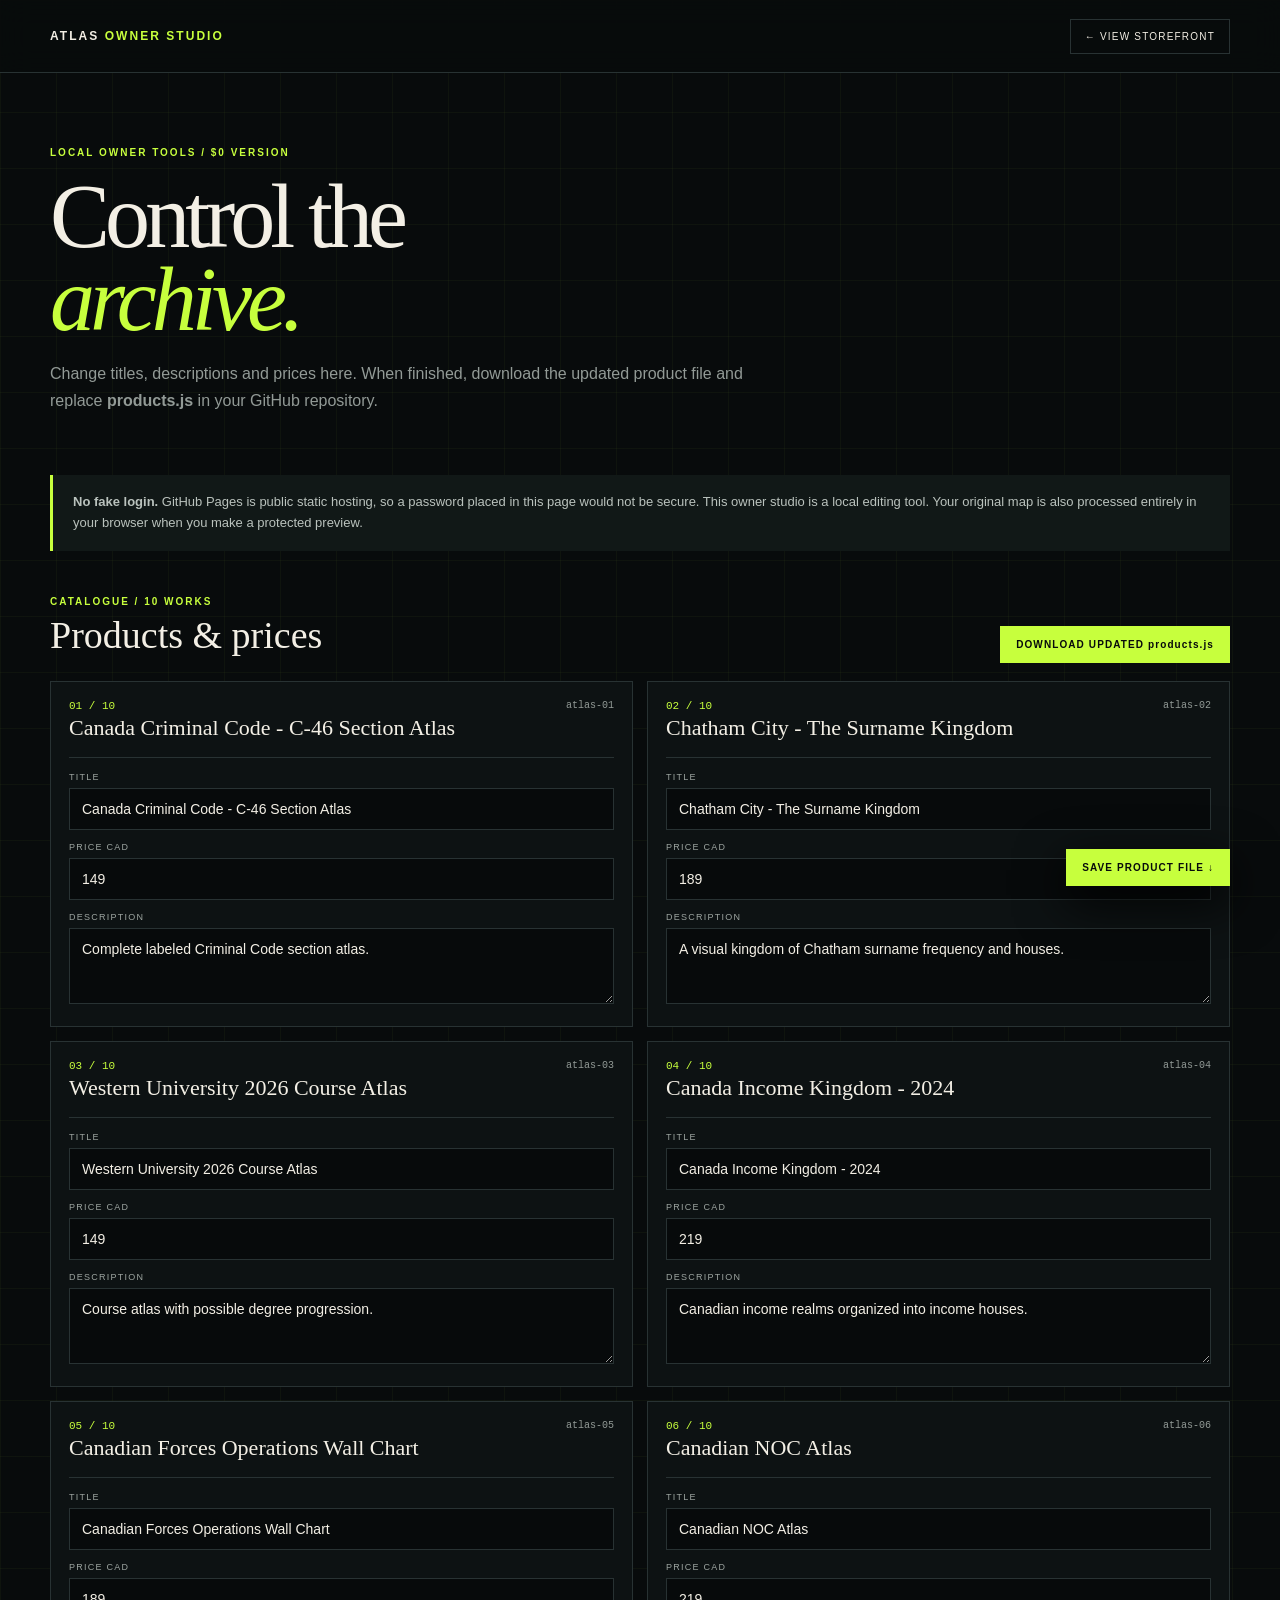
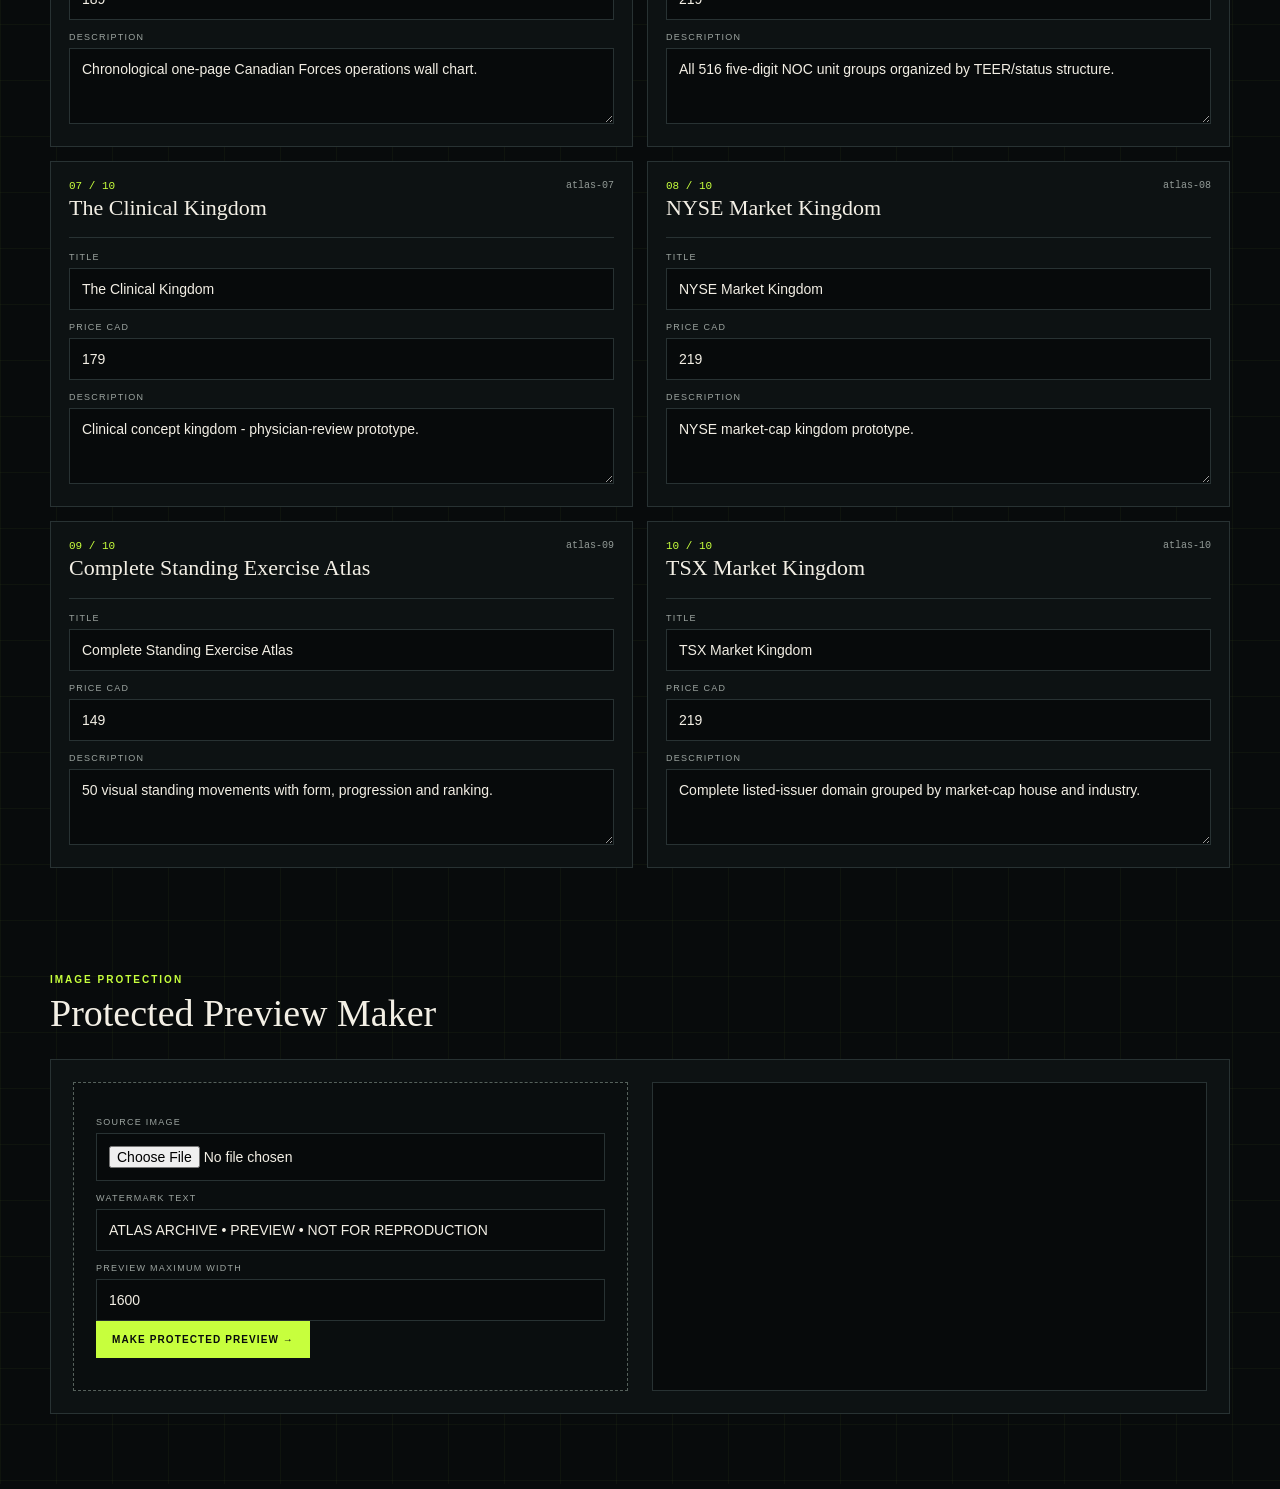
==== admin.html @ a46ebbcc "Add files via upload" ====
<!doctype html>
<html lang="en"><head><meta charset="utf-8"><meta name="viewport" content="width=device-width,initial-scale=1"><meta name="theme-color" content="#080b0c"><title>Atlas Archive — Owner Studio</title>
<style>
:root{--bg:#080b0c;--panel:#101617;--line:#283233;--ink:#f3efe5;--muted:#929a96;--lime:#c7ff3d}*{box-sizing:border-box}body{margin:0;background:var(--bg);color:var(--ink);font-family:Arial,Helvetica,sans-serif;background-image:linear-gradient(#c7ff3d09 1px,transparent 1px),linear-gradient(90deg,#c7ff3d09 1px,transparent 1px);background-size:56px 56px}a{color:inherit;text-decoration:none}.wrap{width:min(1180px,calc(100% - 32px));margin:auto}.top{position:sticky;top:0;z-index:10;background:#080b0ce8;backdrop-filter:blur(15px);border-bottom:1px solid var(--line)}nav{height:72px;display:flex;align-items:center;justify-content:space-between}.brand{font-size:12px;font-weight:800;letter-spacing:.17em}.brand b{color:var(--lime)}.back{border:1px solid var(--line);padding:11px 14px;font-size:10px;letter-spacing:.12em}.hero{padding:74px 0 45px}.tag{font-size:10px;letter-spacing:.2em;color:var(--lime);font-weight:800}.hero h1{font:400 clamp(52px,8vw,90px)/.92 Georgia,serif;letter-spacing:-.055em;margin:18px 0}.hero h1 em{color:var(--lime);font-weight:400}.hero p{max-width:720px;color:var(--muted);line-height:1.7}.notice{border-left:3px solid var(--lime);background:#111817;padding:17px 20px;color:#bac2bd;font-size:13px;line-height:1.6;margin-bottom:38px}.sectionhead{display:flex;align-items:end;justify-content:space-between;gap:20px;margin:45px 0 18px}.sectionhead h2{font:400 38px Georgia,serif;margin:6px 0}.button,button{appearance:none;border:0;background:var(--lime);color:#080b0c;padding:13px 16px;font-size:10px;font-weight:900;letter-spacing:.11em;cursor:pointer}.products{display:grid;grid-template-columns:1fr 1fr;gap:14px}.product{background:#0d1213;border:1px solid var(--line);padding:18px}.product-top{display:flex;justify-content:space-between;gap:15px;border-bottom:1px solid var(--line);padding-bottom:13px;margin-bottom:14px}.num{color:var(--lime);font:11px monospace}.product h3{font:400 22px/1.1 Georgia,serif;margin:4px 0}.id{font:10px monospace;color:var(--muted)}label{display:block;font-size:9px;letter-spacing:.14em;color:#9da5a1;text-transform:uppercase;margin:12px 0 6px}input,textarea{width:100%;border:1px solid var(--line);background:#070a0b;color:var(--ink);padding:12px;border-radius:0;outline:none;font:14px Arial}textarea{min-height:76px;resize:vertical}input:focus,textarea:focus{border-color:var(--lime)}.tool{background:#0d1213;border:1px solid var(--line);padding:22px;margin-bottom:70px}.toolgrid{display:grid;grid-template-columns:1fr 1fr;gap:24px}.drop{border:1px dashed #56615c;padding:22px;background:#0a0e0f}.drop p{color:var(--muted);font-size:12px;line-height:1.6}.previewbox{min-height:260px;background:#070a0b;border:1px solid var(--line);display:grid;place-items:center;overflow:hidden}.previewbox canvas{max-width:100%;height:auto}.downloadlink{display:inline-block;margin-top:12px;background:var(--lime);color:#080b0c;padding:13px 16px;font-size:10px;font-weight:900;letter-spacing:.1em}.status{color:var(--lime);font-size:11px;margin-top:10px}.savebar{position:sticky;bottom:14px;display:flex;justify-content:flex-end;pointer-events:none;margin:24px 0}.savebar button{pointer-events:auto;box-shadow:0 15px 50px #000}@media(max-width:760px){.products,.toolgrid{grid-template-columns:1fr}.hero{padding-top:45px}.sectionhead{align-items:flex-start;flex-direction:column}.sectionhead h2{font-size:32px}.back{font-size:9px}.product h3{font-size:20px}}
</style></head><body>
<header class="top"><div class="wrap"><nav><div class="brand">ATLAS <b>OWNER STUDIO</b></div><a class="back" href="index.html">← VIEW STOREFRONT</a></nav></div></header>
<main class="wrap"><section class="hero"><div class="tag">LOCAL OWNER TOOLS / $0 VERSION</div><h1>Control the<br><em>archive.</em></h1><p>Change titles, descriptions and prices here. When finished, download the updated product file and replace <b>products.js</b> in your GitHub repository.</p></section>
<div class="notice"><b>No fake login.</b> GitHub Pages is public static hosting, so a password placed in this page would not be secure. This owner studio is a local editing tool. Your original map is also processed entirely in your browser when you make a protected preview.</div>
<section><div class="sectionhead"><div><div class="tag">CATALOGUE / 10 WORKS</div><h2>Products & prices</h2></div><button onclick="downloadProducts()">DOWNLOAD UPDATED products.js</button></div><div class="products" id="products"></div><div class="savebar"><button onclick="downloadProducts()">SAVE PRODUCT FILE ↓</button></div></section>
<section><div class="sectionhead"><div><div class="tag">IMAGE PROTECTION</div><h2>Protected Preview Maker</h2></div></div><div class="tool"><div class="toolgrid"><div class="drop"><label>Source image</label><input type="file" id="imgfile" accept="image/*"><label>Watermark text</label><input id="wm" value="ATLAS ARCHIVE • PREVIEW • NOT FOR REPRODUCTION"><label>Preview maximum width</label><input id="maxw" type="number" value="1600" min="800" max="2400"><br><button onclick="makePreview()">MAKE PROTECTED PREVIEW →</button><div id="status" class="status"></div></div><div class="previewbox" id="previewbox"><canvas id="canvas"></canvas></div></div><div id="download"></div></div></section></main>
<script src="products.js"></script><script>
const source=window.ATLAS_PRODUCTS||[];let p=JSON.parse(JSON.stringify(source));
function h(s){return String(s).replace(/[&<>"']/g,c=>({'&':'&amp;','<':'&lt;','>':'&gt;','"':'&quot;',"'":'&#39;'}[c]))}
function draw(){document.getElementById('products').innerHTML=p.map((x,i)=>`<article class="product"><div class="product-top"><div><div class="num">${String(i+1).padStart(2,'0')} / ${String(p.length).padStart(2,'0')}</div><h3>${h(x.title)}</h3></div><div class="id">${h(x.id)}</div></div><label>Title</label><input value="${h(x.title)}" oninput="p[${i}].title=this.value"><label>Price CAD</label><input type="number" min="0" step="1" value="${Number(x.price)}" oninput="p[${i}].price=Number(this.value)"><label>Description</label><textarea oninput="p[${i}].description=this.value">${h(x.description)}</textarea></article>`).join('')}
function downloadProducts(){const s='window.ATLAS_PRODUCTS = '+JSON.stringify(p,null,2)+';\n';const a=document.createElement('a');a.href=URL.createObjectURL(new Blob([s],{type:'text/javascript'}));a.download='products.js';a.click();setTimeout(()=>URL.revokeObjectURL(a.href),1000)}
function makePreview(){const f=imgfile.files[0];if(!f){alert('Choose an image first.');return}status.textContent='Processing locally…';download.innerHTML='';const im=new Image();im.onload=()=>{const max=Math.max(800,Math.min(2400,Number(maxw.value)||1600)),sc=Math.min(1,max/im.width),c=canvas;c.width=Math.round(im.width*sc);c.height=Math.round(im.height*sc);const x=c.getContext('2d');x.drawImage(im,0,0,c.width,c.height);x.save();x.globalAlpha=.24;x.fillStyle='#111';x.font='800 '+Math.max(22,Math.round(c.width/45))+'px Arial';x.rotate(-Math.PI/10);const text=wm.value||'ATLAS ARCHIVE • PREVIEW';for(let yy=-c.height;yy<c.height*2;yy+=Math.max(130,c.height/5))for(let xx=-c.width;xx<c.width*2;xx+=Math.max(600,c.width/2.1))x.fillText(text,xx,yy);x.restore();c.toBlob(b=>{const url=URL.createObjectURL(b);download.innerHTML=`<a class="downloadlink" href="${url}" download="atlas-preview.webp">DOWNLOAD WEBP PREVIEW ↓</a>`;status.textContent='Protected preview ready.'},'image/webp',.76)};im.onerror=()=>status.textContent='Could not read that image.';im.src=URL.createObjectURL(f)}draw();
</script></body></html>
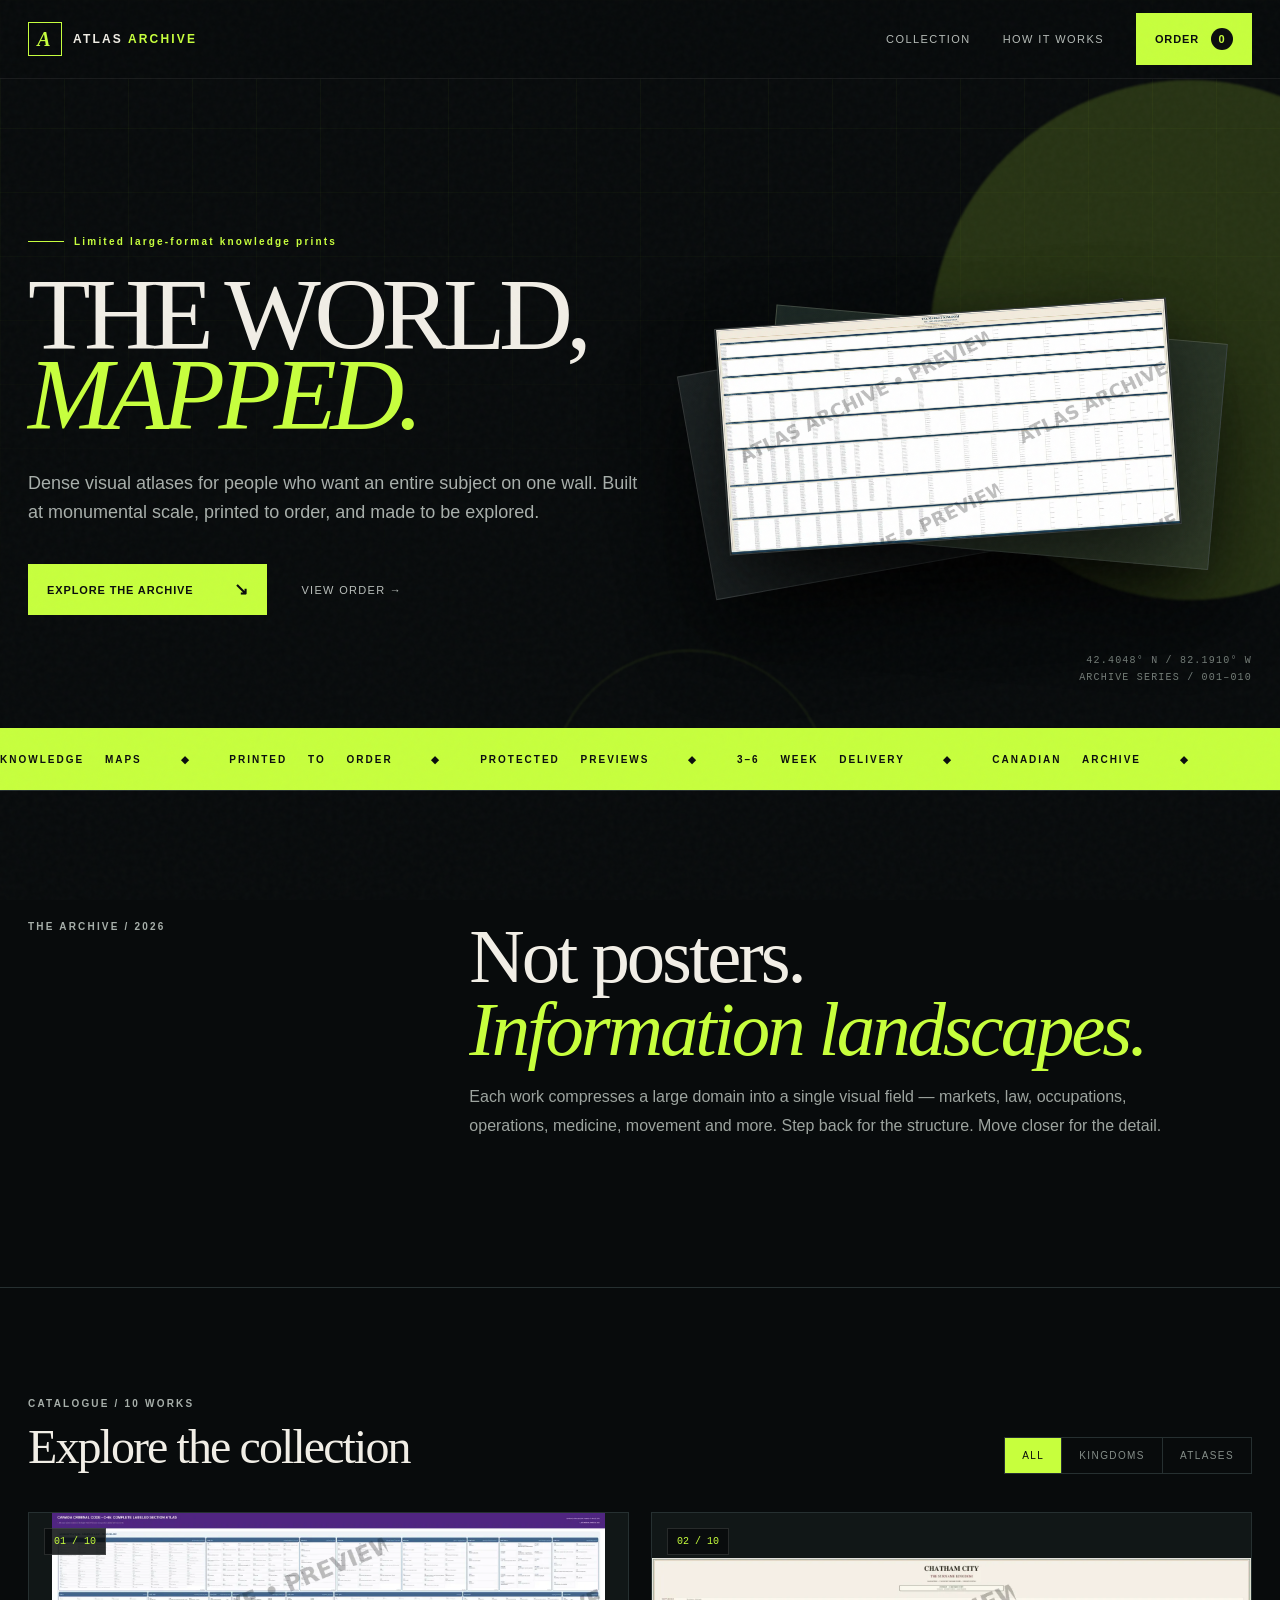
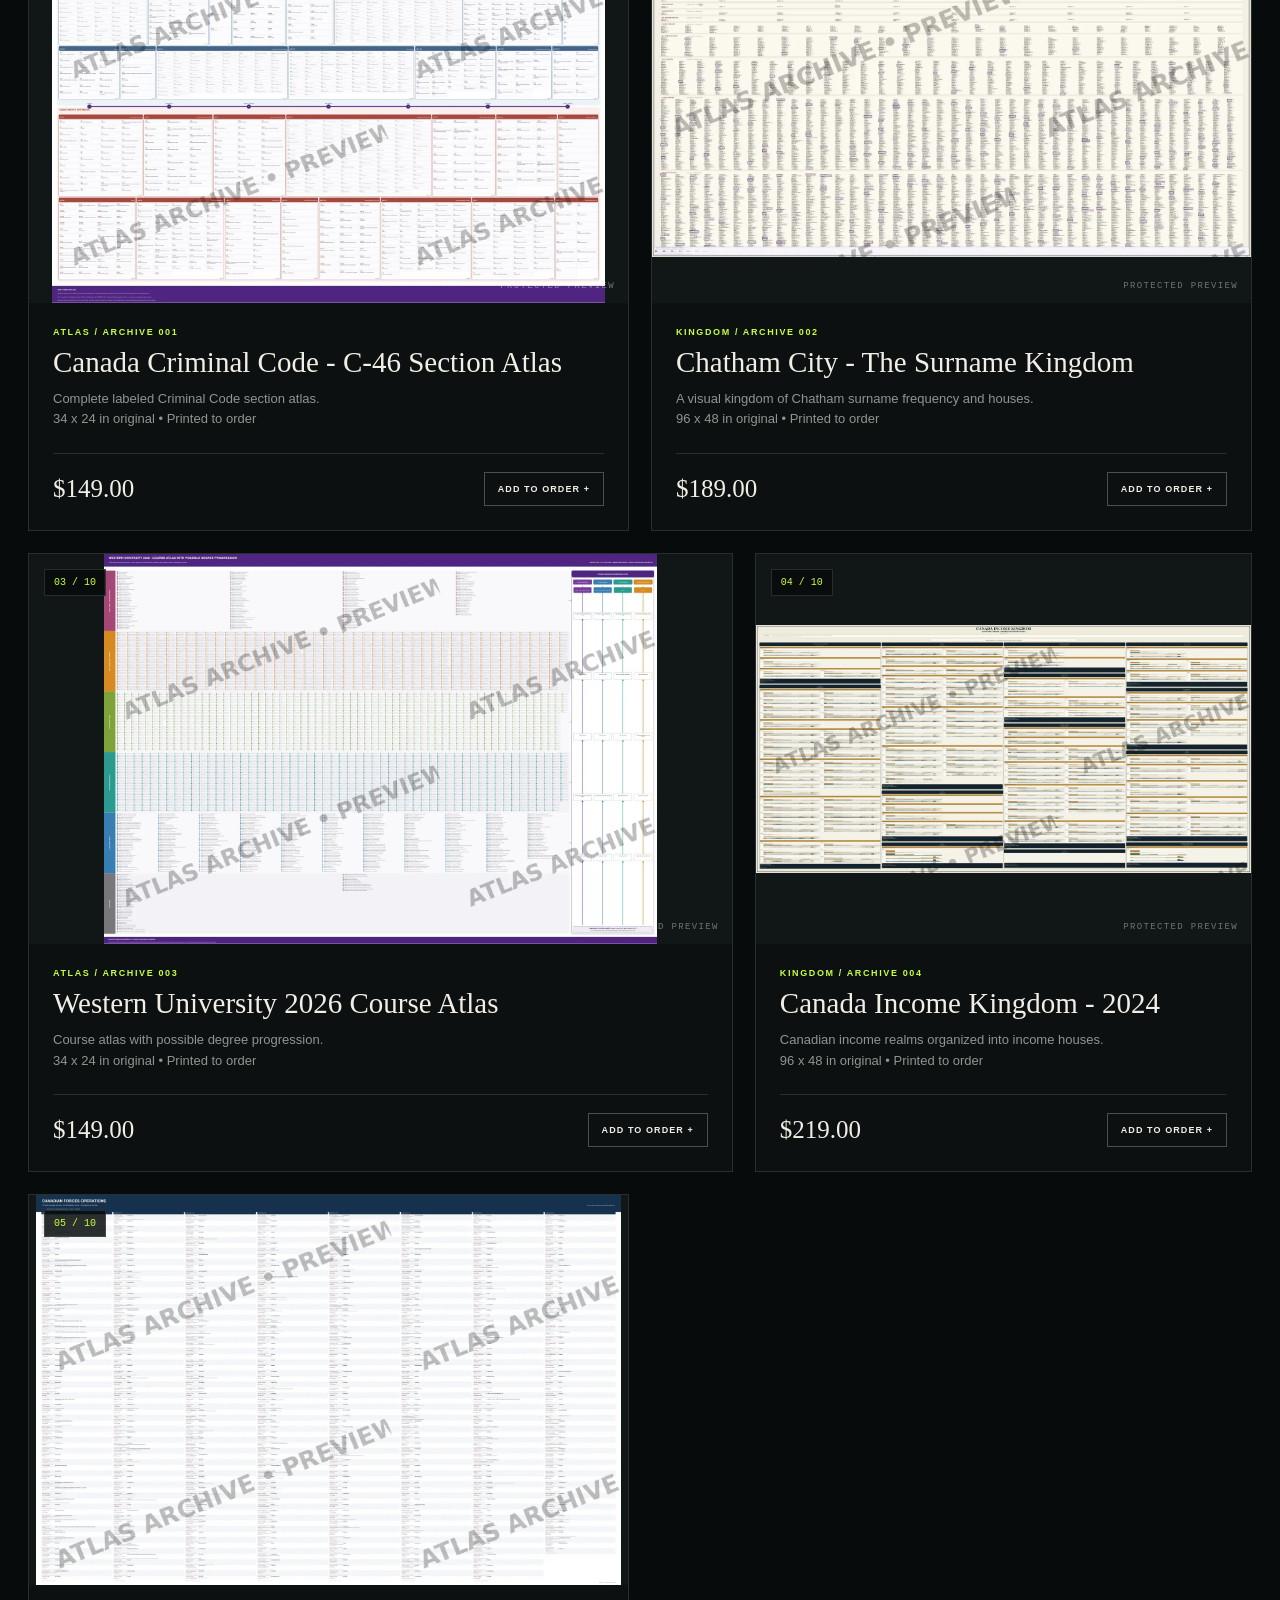
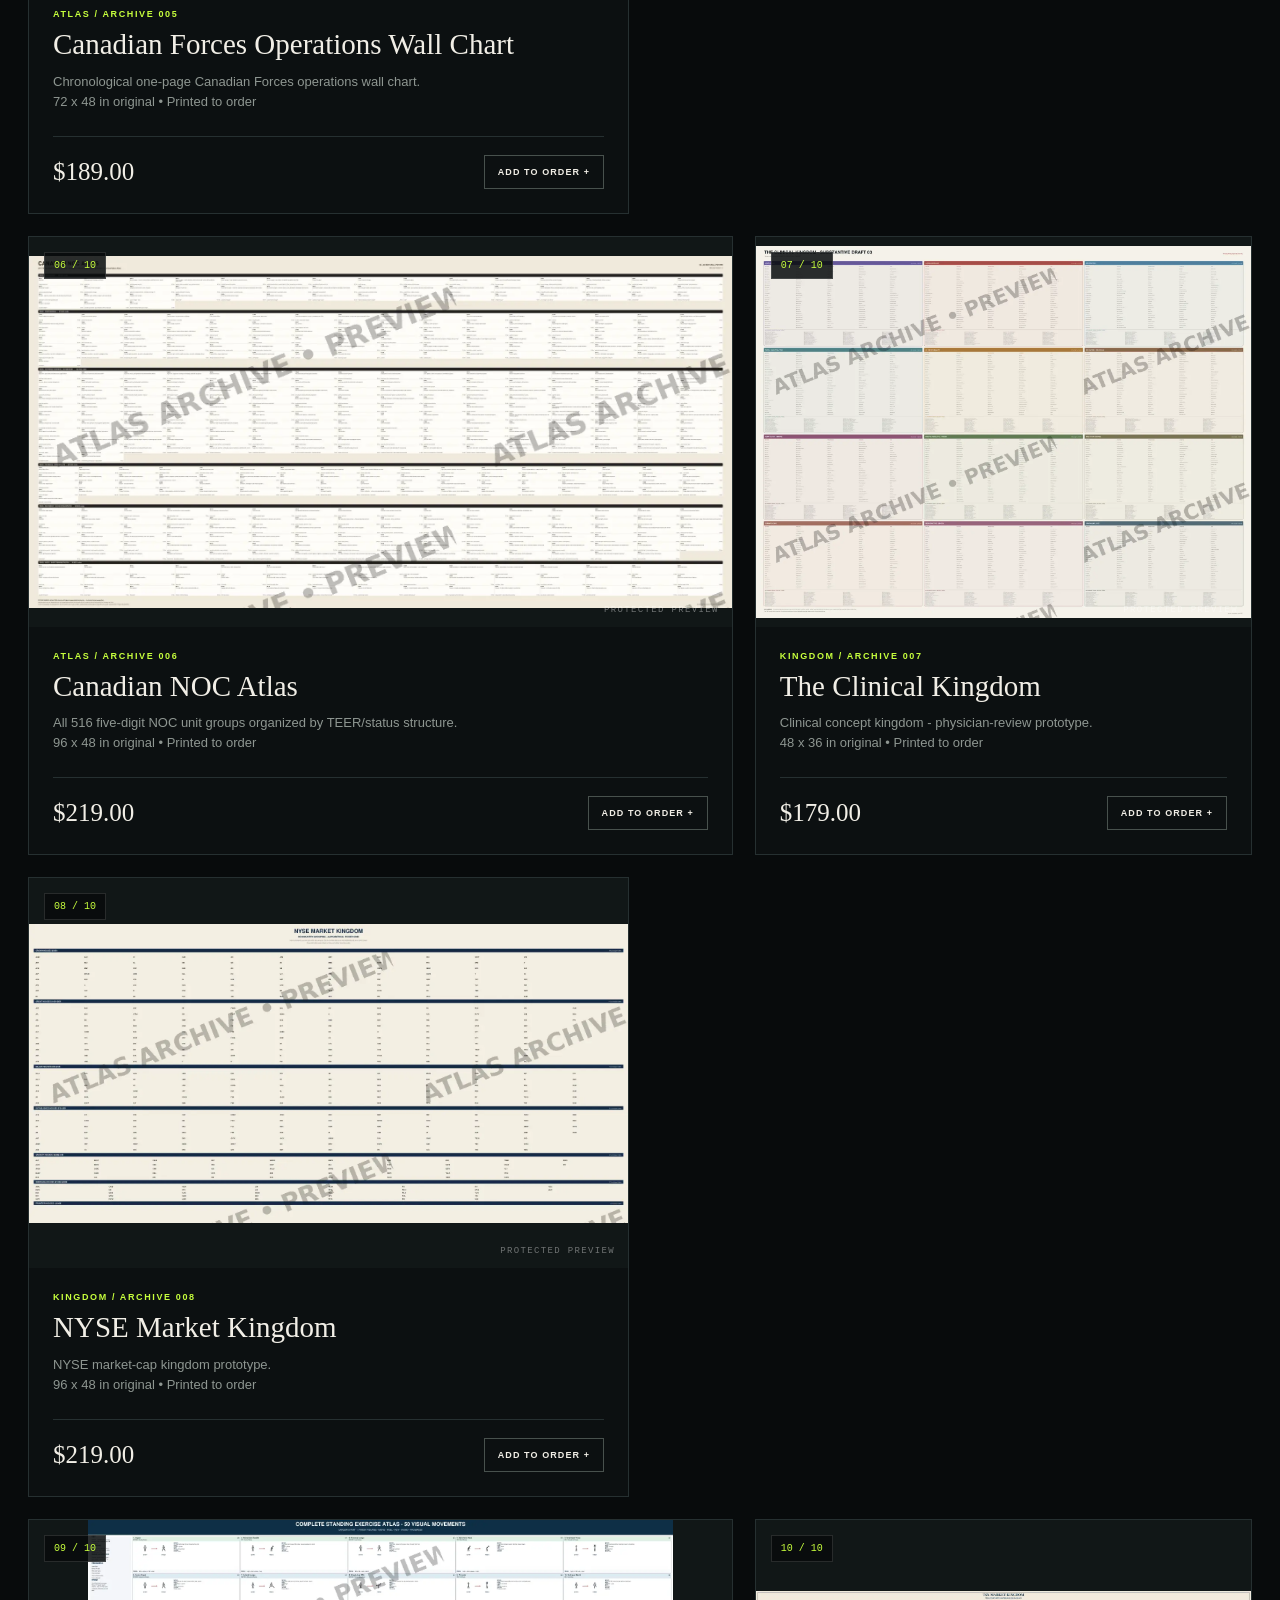
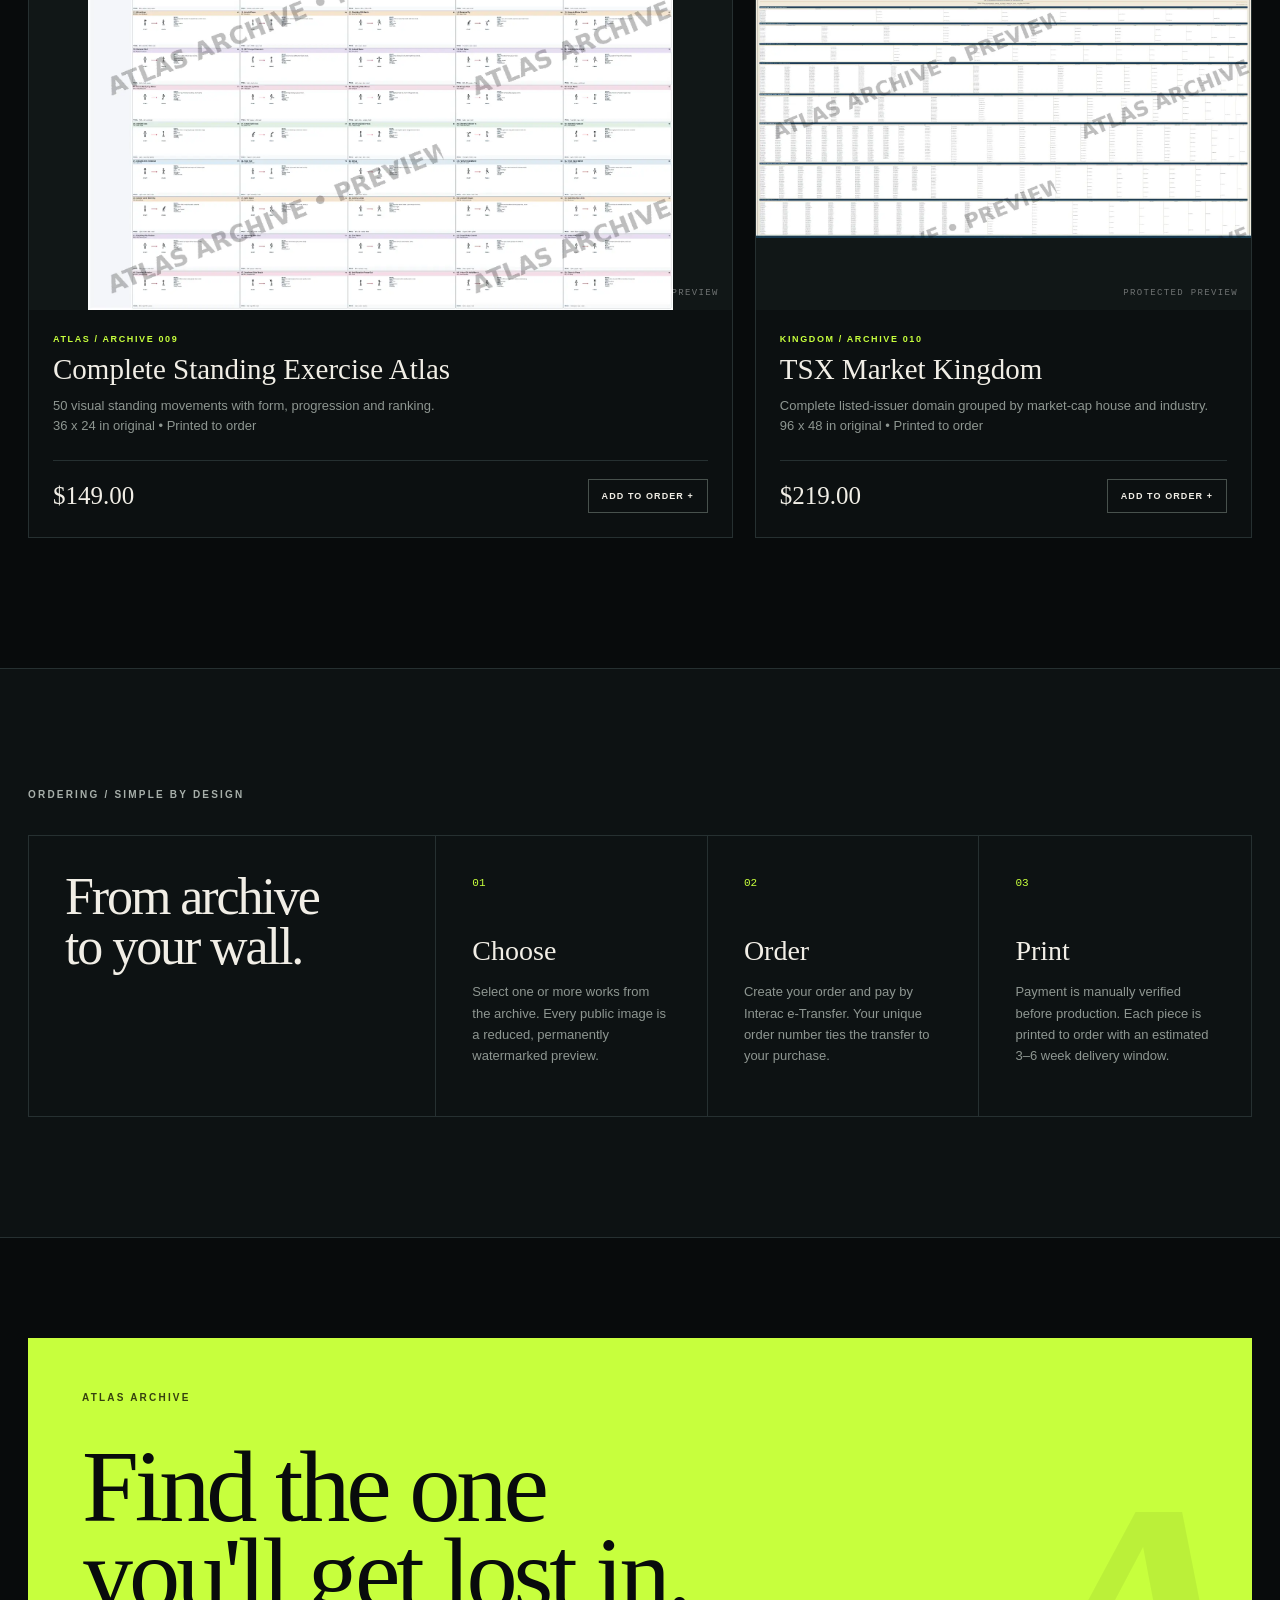
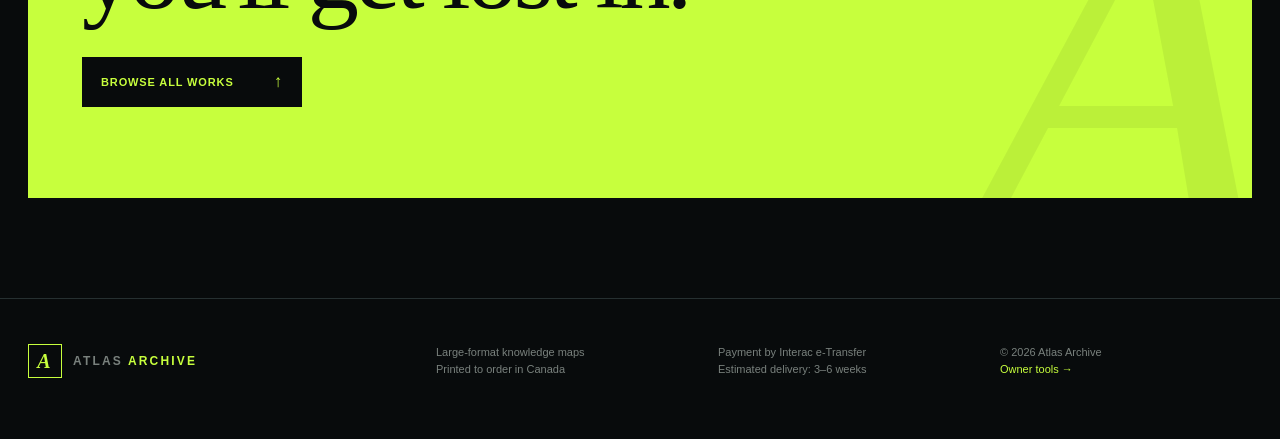
==== commit 623c40b2: "Add files via upload" ====
--- a/admin.html
+++ b/admin.html
@@ -1,11 +1,12 @@
 <!doctype html>
 <html lang="en"><head><meta charset="utf-8"><meta name="viewport" content="width=device-width,initial-scale=1"><meta name="theme-color" content="#080b0c"><title>Atlas Archive — Owner Studio</title>
+<script>if(sessionStorage.getItem('atlasOwner')!=='1'){location.replace('index.html');}</script>
 <style>
 :root{--bg:#080b0c;--panel:#101617;--line:#283233;--ink:#f3efe5;--muted:#929a96;--lime:#c7ff3d}*{box-sizing:border-box}body{margin:0;background:var(--bg);color:var(--ink);font-family:Arial,Helvetica,sans-serif;background-image:linear-gradient(#c7ff3d09 1px,transparent 1px),linear-gradient(90deg,#c7ff3d09 1px,transparent 1px);background-size:56px 56px}a{color:inherit;text-decoration:none}.wrap{width:min(1180px,calc(100% - 32px));margin:auto}.top{position:sticky;top:0;z-index:10;background:#080b0ce8;backdrop-filter:blur(15px);border-bottom:1px solid var(--line)}nav{height:72px;display:flex;align-items:center;justify-content:space-between}.brand{font-size:12px;font-weight:800;letter-spacing:.17em}.brand b{color:var(--lime)}.back{border:1px solid var(--line);padding:11px 14px;font-size:10px;letter-spacing:.12em}.hero{padding:74px 0 45px}.tag{font-size:10px;letter-spacing:.2em;color:var(--lime);font-weight:800}.hero h1{font:400 clamp(52px,8vw,90px)/.92 Georgia,serif;letter-spacing:-.055em;margin:18px 0}.hero h1 em{color:var(--lime);font-weight:400}.hero p{max-width:720px;color:var(--muted);line-height:1.7}.notice{border-left:3px solid var(--lime);background:#111817;padding:17px 20px;color:#bac2bd;font-size:13px;line-height:1.6;margin-bottom:38px}.sectionhead{display:flex;align-items:end;justify-content:space-between;gap:20px;margin:45px 0 18px}.sectionhead h2{font:400 38px Georgia,serif;margin:6px 0}.button,button{appearance:none;border:0;background:var(--lime);color:#080b0c;padding:13px 16px;font-size:10px;font-weight:900;letter-spacing:.11em;cursor:pointer}.products{display:grid;grid-template-columns:1fr 1fr;gap:14px}.product{background:#0d1213;border:1px solid var(--line);padding:18px}.product-top{display:flex;justify-content:space-between;gap:15px;border-bottom:1px solid var(--line);padding-bottom:13px;margin-bottom:14px}.num{color:var(--lime);font:11px monospace}.product h3{font:400 22px/1.1 Georgia,serif;margin:4px 0}.id{font:10px monospace;color:var(--muted)}label{display:block;font-size:9px;letter-spacing:.14em;color:#9da5a1;text-transform:uppercase;margin:12px 0 6px}input,textarea{width:100%;border:1px solid var(--line);background:#070a0b;color:var(--ink);padding:12px;border-radius:0;outline:none;font:14px Arial}textarea{min-height:76px;resize:vertical}input:focus,textarea:focus{border-color:var(--lime)}.tool{background:#0d1213;border:1px solid var(--line);padding:22px;margin-bottom:70px}.toolgrid{display:grid;grid-template-columns:1fr 1fr;gap:24px}.drop{border:1px dashed #56615c;padding:22px;background:#0a0e0f}.drop p{color:var(--muted);font-size:12px;line-height:1.6}.previewbox{min-height:260px;background:#070a0b;border:1px solid var(--line);display:grid;place-items:center;overflow:hidden}.previewbox canvas{max-width:100%;height:auto}.downloadlink{display:inline-block;margin-top:12px;background:var(--lime);color:#080b0c;padding:13px 16px;font-size:10px;font-weight:900;letter-spacing:.1em}.status{color:var(--lime);font-size:11px;margin-top:10px}.savebar{position:sticky;bottom:14px;display:flex;justify-content:flex-end;pointer-events:none;margin:24px 0}.savebar button{pointer-events:auto;box-shadow:0 15px 50px #000}@media(max-width:760px){.products,.toolgrid{grid-template-columns:1fr}.hero{padding-top:45px}.sectionhead{align-items:flex-start;flex-direction:column}.sectionhead h2{font-size:32px}.back{font-size:9px}.product h3{font-size:20px}}
 </style></head><body>
 <header class="top"><div class="wrap"><nav><div class="brand">ATLAS <b>OWNER STUDIO</b></div><a class="back" href="index.html">← VIEW STOREFRONT</a></nav></div></header>
 <main class="wrap"><section class="hero"><div class="tag">LOCAL OWNER TOOLS / $0 VERSION</div><h1>Control the<br><em>archive.</em></h1><p>Change titles, descriptions and prices here. When finished, download the updated product file and replace <b>products.js</b> in your GitHub repository.</p></section>
-<div class="notice"><b>No fake login.</b> GitHub Pages is public static hosting, so a password placed in this page would not be secure. This owner studio is a local editing tool. Your original map is also processed entirely in your browser when you make a protected preview.</div>
+<div class="notice"><b>Owner session active.</b> This $0 GitHub Pages version uses a browser-side access gate for convenience. Your original map is processed entirely in your browser when you make a protected preview.</div>
 <section><div class="sectionhead"><div><div class="tag">CATALOGUE / 10 WORKS</div><h2>Products & prices</h2></div><button onclick="downloadProducts()">DOWNLOAD UPDATED products.js</button></div><div class="products" id="products"></div><div class="savebar"><button onclick="downloadProducts()">SAVE PRODUCT FILE ↓</button></div></section>
 <section><div class="sectionhead"><div><div class="tag">IMAGE PROTECTION</div><h2>Protected Preview Maker</h2></div></div><div class="tool"><div class="toolgrid"><div class="drop"><label>Source image</label><input type="file" id="imgfile" accept="image/*"><label>Watermark text</label><input id="wm" value="ATLAS ARCHIVE • PREVIEW • NOT FOR REPRODUCTION"><label>Preview maximum width</label><input id="maxw" type="number" value="1600" min="800" max="2400"><br><button onclick="makePreview()">MAKE PROTECTED PREVIEW →</button><div id="status" class="status"></div></div><div class="previewbox" id="previewbox"><canvas id="canvas"></canvas></div></div><div id="download"></div></div></section></main>
 <script src="products.js"></script><script>
